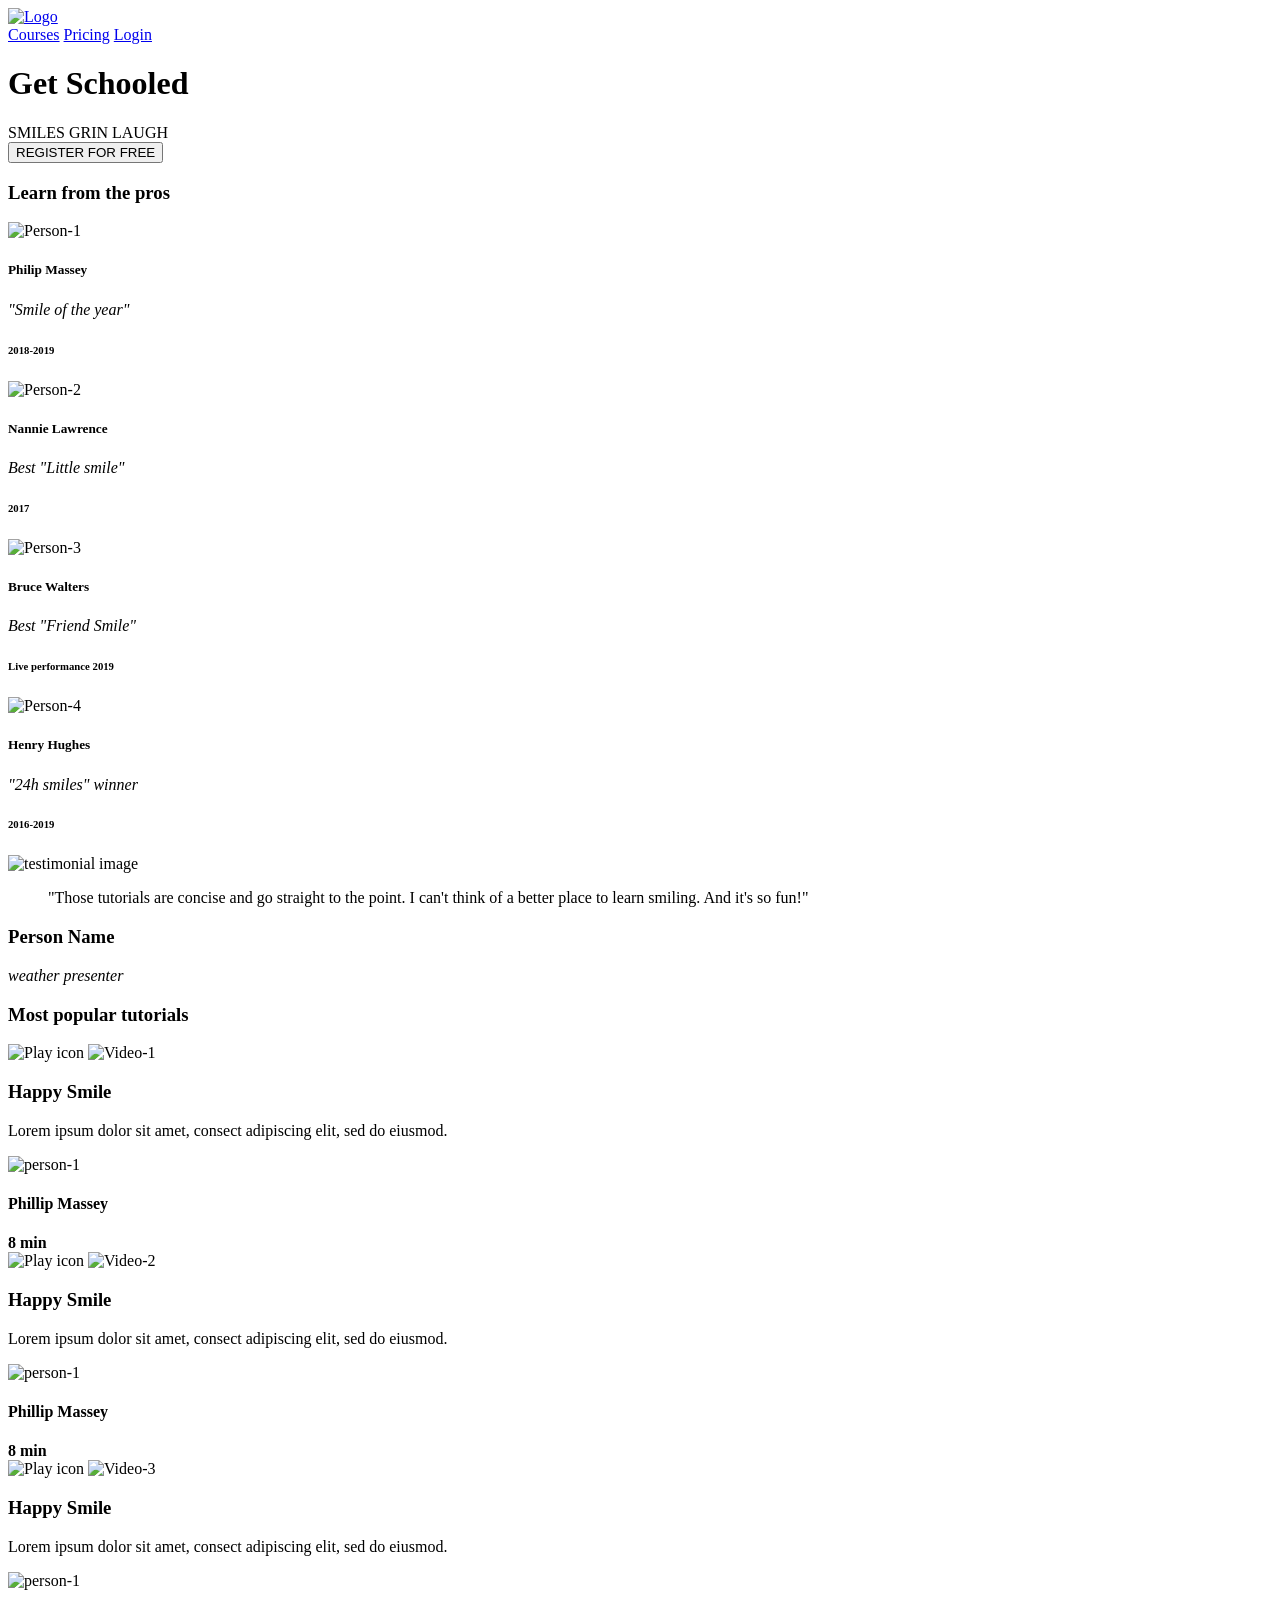
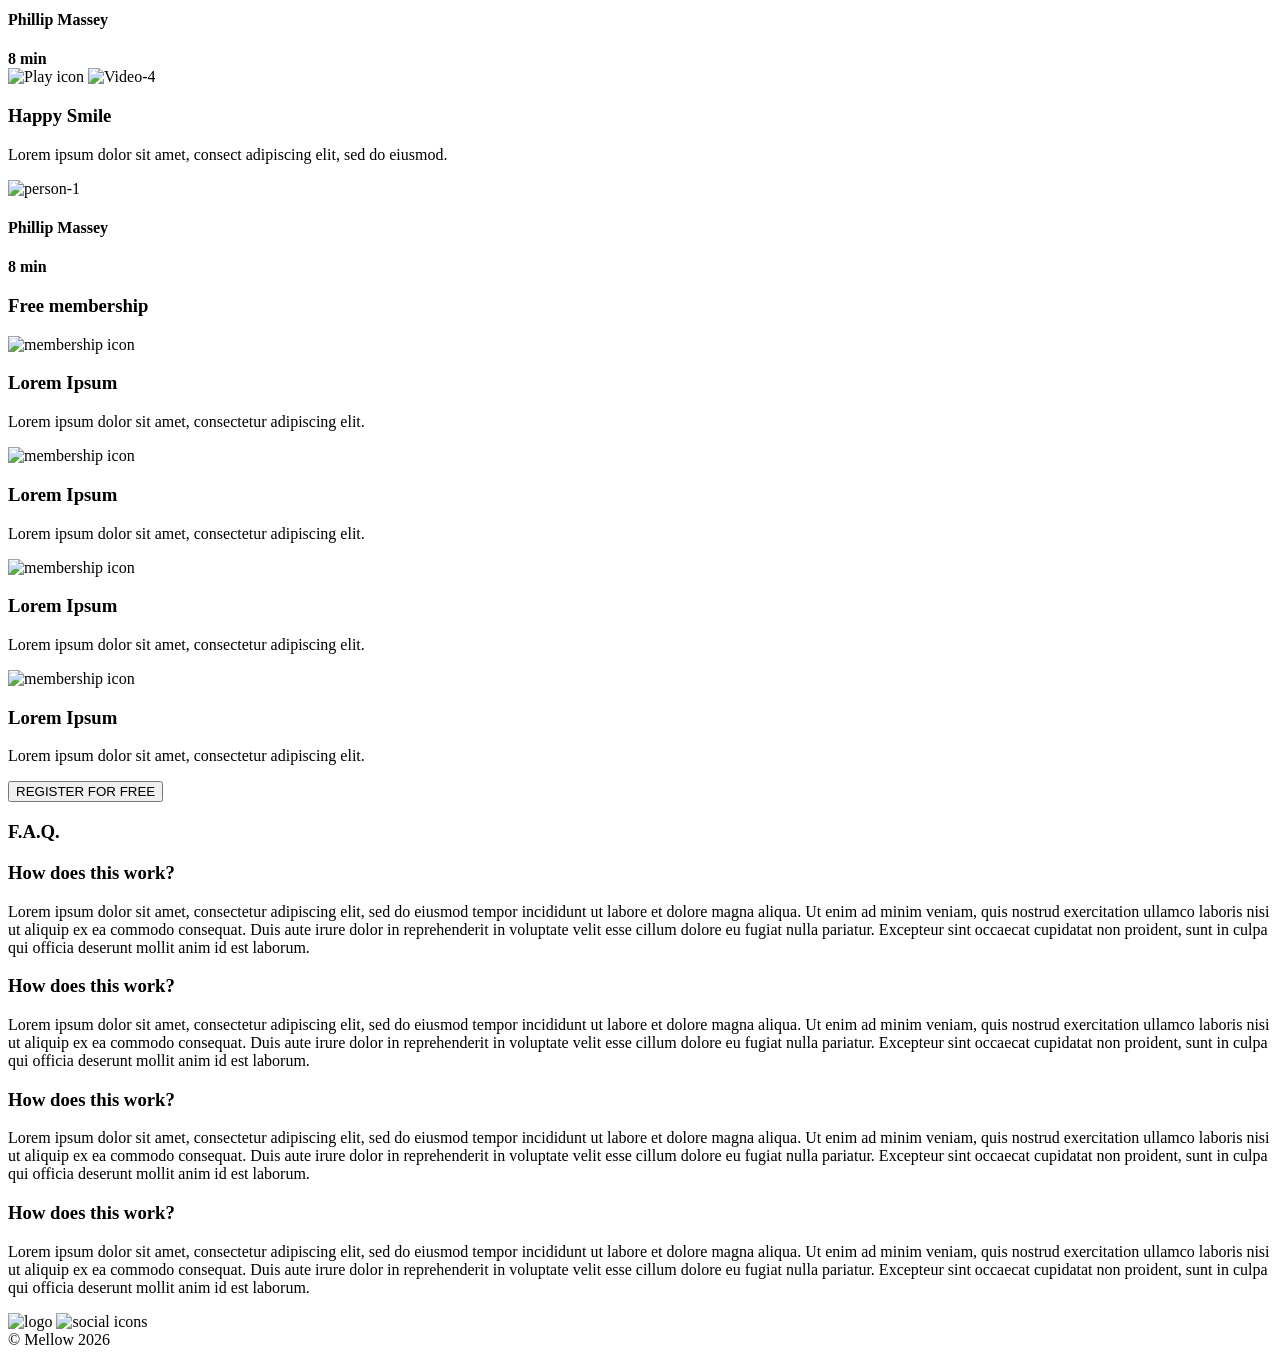
==== css_advanced/index.html @ 8f6126c9 "starting the css Advanced assignemnt Project" ====
<!DOCTYPE html>
<html lang="en">

<head>
    <meta charset="UTF-8">
    <meta name="viewport" content="width=device-width, initial-scale=1.0">
    <title>SmileSchool</title>
</head>

<body>
    <header>
        <div id="logo-container">
            <a href="#"><img src="https://html-homework-assets.vercel.app/logo.svg" alt="Logo"></a>
        </div>

        <nav>
            <a href="#">Courses</a>
            <a href="#">Pricing</a>
            <a href="#">Login</a>
        </nav>
    </header>

    <main>
        <h1>Get Schooled</h1>

        <div id="hero-text">
            <span>SMILES</span>
            <span>GRIN</span>
            <span>LAUGH</span>
        </div>

        <button>REGISTER FOR FREE</button>

        <div id="lower-part">
            <h3><span>Learn</span> from the pros</h3>

            <div id="people">

                <div class="person">
                    <img src="https://html-homework-assets.vercel.app/philip.jpg" alt="Person-1" />
                    <h5>Philip Massey</h5>
                    <i>"Smile of the year"</i>
                    <h6>2018-2019</h6>
                </div>

                <div class="person">
                    <img src="https://html-homework-assets.vercel.app/nannie.jpg" alt="Person-2" />
                    <h5>Nannie Lawrence</h5>
                    <i>Best "Little smile"</i>
                    <h6>2017</h6>
                </div>

                <div class="person">
                    <img src="https://html-homework-assets.vercel.app/bruce.jpg" alt="Person-3" />
                    <h5>Bruce Walters</h5>
                    <i>Best "Friend Smile"</i>
                    <h6>Live performance 2019</h6>
                </div>

                <div class="person">
                    <img src="https://html-homework-assets.vercel.app/henry.jpg" alt="Person-4" />
                    <h5>Henry Hughes</h5>
                    <i>"24h smiles" winner</i>
                    <h6>2016-2019</h6>
                </div>

            </div>
        </div>
    </main>

    <section id="testimonial">
        <img src="https://html-homework-assets.vercel.app/testimonial.jpg" alt="testimonial image">
        <div id="quote">
            <blockquote>
                "Those tutorials are concise and go straight to the point. I can't think of a better place to learn
                smiling. And it's so fun!"
            </blockquote>

            <div id="author">
                <h3>Person Name</h3>
                <i>weather presenter</i>
            </div>
        </div>
    </section>

    <section id="video-section">
        <h3 class="title">Most <span>popular</span> tutorials</h3>

        <div id="videos">
            <div class="single-video">
                <div class="preview">
                    <img src="https://html-homework-assets.vercel.app/play.svg" class="play-icon" alt="Play icon">
                    <img src="https://html-homework-assets.vercel.app/video-1.jpg" alt="Video-1">
                </div>
                <div class="contents">
                    <h3>Happy Smile</h3>
                    <p>Lorem ipsum dolor sit amet, consect adipiscing elit, sed do eiusmod.</p>

                    <div class="author">
                        <img src="https://html-homework-assets.vercel.app/bruce.jpg" alt="person-1">
                        <h4>Phillip Massey</h4>
                    </div>

                    <div class="ratings">
                        <span class="stars"></span>
                        <b>8 min</b>
                    </div>
                </div>
            </div>

            <div class="single-video">
                <div class="preview">
                    <img src="https://html-homework-assets.vercel.app/play.svg" class="play-icon" alt="Play icon">
                    <img src="https://html-homework-assets.vercel.app/video-2.jpg" alt="Video-2">
                </div>
                <div class="contents">
                    <h3>Happy Smile</h3>
                    <p>Lorem ipsum dolor sit amet, consect adipiscing elit, sed do eiusmod.</p>

                    <div class="author">
                        <img src="https://html-homework-assets.vercel.app/bruce.jpg" alt="person-1">
                        <h4>Phillip Massey</h4>
                    </div>

                    <div class="ratings">
                        <span class="stars"></span>
                        <b>8 min</b>
                    </div>
                </div>
            </div>

            <div class="single-video">
                <div class="preview">
                    <img src="https://html-homework-assets.vercel.app/play.svg" class="play-icon" alt="Play icon">
                    <img src="https://html-homework-assets.vercel.app/video-3.jpg" alt="Video-3">
                </div>
                <div class="contents">
                    <h3>Happy Smile</h3>
                    <p>Lorem ipsum dolor sit amet, consect adipiscing elit, sed do eiusmod.</p>

                    <div class="author">
                        <img src="https://html-homework-assets.vercel.app/bruce.jpg" alt="person-1">
                        <h4>Phillip Massey</h4>
                    </div>

                    <div class="ratings">
                        <span class="stars"></span>
                        <b>8 min</b>
                    </div>
                </div>
            </div>

            <div class="single-video">
                <div class="preview">
                    <img src="https://html-homework-assets.vercel.app/play.svg" class="play-icon" alt="Play icon">
                    <img src="https://html-homework-assets.vercel.app/video-4.jpg" alt="Video-4">
                </div>
                <div class="contents">
                    <h3>Happy Smile</h3>
                    <p>Lorem ipsum dolor sit amet, consect adipiscing elit, sed do eiusmod.</p>

                    <div class="author">
                        <img src="https://html-homework-assets.vercel.app/bruce.jpg" alt="person-1">
                        <h4>Phillip Massey</h4>
                    </div>

                    <div class="ratings">
                        <span class="stars"></span>
                        <b>8 min</b>
                    </div>
                </div>
            </div>

        </div>
    </section>

    <section id="membership-section">
        <h3 class="title"><span>Free</span> membership</h3>

        <div id="memberships">
            <div class="membership-card">
                <img src="https://html-homework-assets.vercel.app/smile.png" alt="membership icon">
                <h3>Lorem Ipsum</h3>
                <p>Lorem ipsum dolor sit amet, consectetur adipiscing elit.</p>
            </div>
            <div class="membership-card">
                <img src="https://html-homework-assets.vercel.app/smile.png" alt="membership icon">
                <h3>Lorem Ipsum</h3>
                <p>Lorem ipsum dolor sit amet, consectetur adipiscing elit.</p>
            </div>
            <div class="membership-card">
                <img src="https://html-homework-assets.vercel.app/smile.png" alt="membership icon">
                <h3>Lorem Ipsum</h3>
                <p>Lorem ipsum dolor sit amet, consectetur adipiscing elit.</p>
            </div>
            <div class="membership-card">
                <img src="https://html-homework-assets.vercel.app/smile.png" alt="membership icon">
                <h3>Lorem Ipsum</h3>
                <p>Lorem ipsum dolor sit amet, consectetur adipiscing elit.</p>
            </div>
        </div>

        <button>REGISTER FOR FREE</button>
    </section>

    <section id="faq-section">
        <h3 class="title">F.A.Q.</h3>

        <div id="faqs">
            <div class="faq-grid">
                <article class="single-faq">
                    <h3>How does this work?</h3>
                    <p>Lorem ipsum dolor sit amet, consectetur adipiscing elit, sed do eiusmod tempor incididunt ut
                        labore
                        et dolore magna aliqua. Ut enim ad minim veniam, quis nostrud exercitation ullamco laboris nisi
                        ut
                        aliquip ex ea commodo consequat. Duis aute irure dolor in reprehenderit in voluptate velit esse
                        cillum dolore eu fugiat nulla pariatur. Excepteur sint occaecat cupidatat non proident, sunt in
                        culpa qui officia deserunt mollit anim id est laborum.</p>
                </article>
                <article class="single-faq">
                    <h3>How does this work?</h3>
                    <p>Lorem ipsum dolor sit amet, consectetur adipiscing elit, sed do eiusmod tempor incididunt ut
                        labore
                        et dolore magna aliqua. Ut enim ad minim veniam, quis nostrud exercitation ullamco laboris nisi
                        ut
                        aliquip ex ea commodo consequat. Duis aute irure dolor in reprehenderit in voluptate velit esse
                        cillum dolore eu fugiat nulla pariatur. Excepteur sint occaecat cupidatat non proident, sunt in
                        culpa qui officia deserunt mollit anim id est laborum.</p>
                </article>
            </div>
            <div class="faq-grid">
                <article class="single-faq">
                    <h3>How does this work?</h3>
                    <p>Lorem ipsum dolor sit amet, consectetur adipiscing elit, sed do eiusmod tempor incididunt ut
                        labore
                        et dolore magna aliqua. Ut enim ad minim veniam, quis nostrud exercitation ullamco laboris nisi
                        ut
                        aliquip ex ea commodo consequat. Duis aute irure dolor in reprehenderit in voluptate velit esse
                        cillum dolore eu fugiat nulla pariatur. Excepteur sint occaecat cupidatat non proident, sunt in
                        culpa qui officia deserunt mollit anim id est laborum.</p>
                </article>
                <article class="single-faq">
                    <h3>How does this work?</h3>
                    <p>Lorem ipsum dolor sit amet, consectetur adipiscing elit, sed do eiusmod tempor incididunt ut
                        labore
                        et dolore magna aliqua. Ut enim ad minim veniam, quis nostrud exercitation ullamco laboris nisi
                        ut
                        aliquip ex ea commodo consequat. Duis aute irure dolor in reprehenderit in voluptate velit esse
                        cillum dolore eu fugiat nulla pariatur. Excepteur sint occaecat cupidatat non proident, sunt in
                        culpa qui officia deserunt mollit anim id est laborum.</p>
                </article>
            </div>
        </div>
    </section>

    <footer>
        <div>
            <img src="https://html-homework-assets.vercel.app/logo.svg" alt="logo">
            <img src="https://html-homework-assets.vercel.app/social_icons.svg" alt="social icons">
        </div>
        <span>&copy; Mellow 2026</span>
    </footer>
</body>

</html>
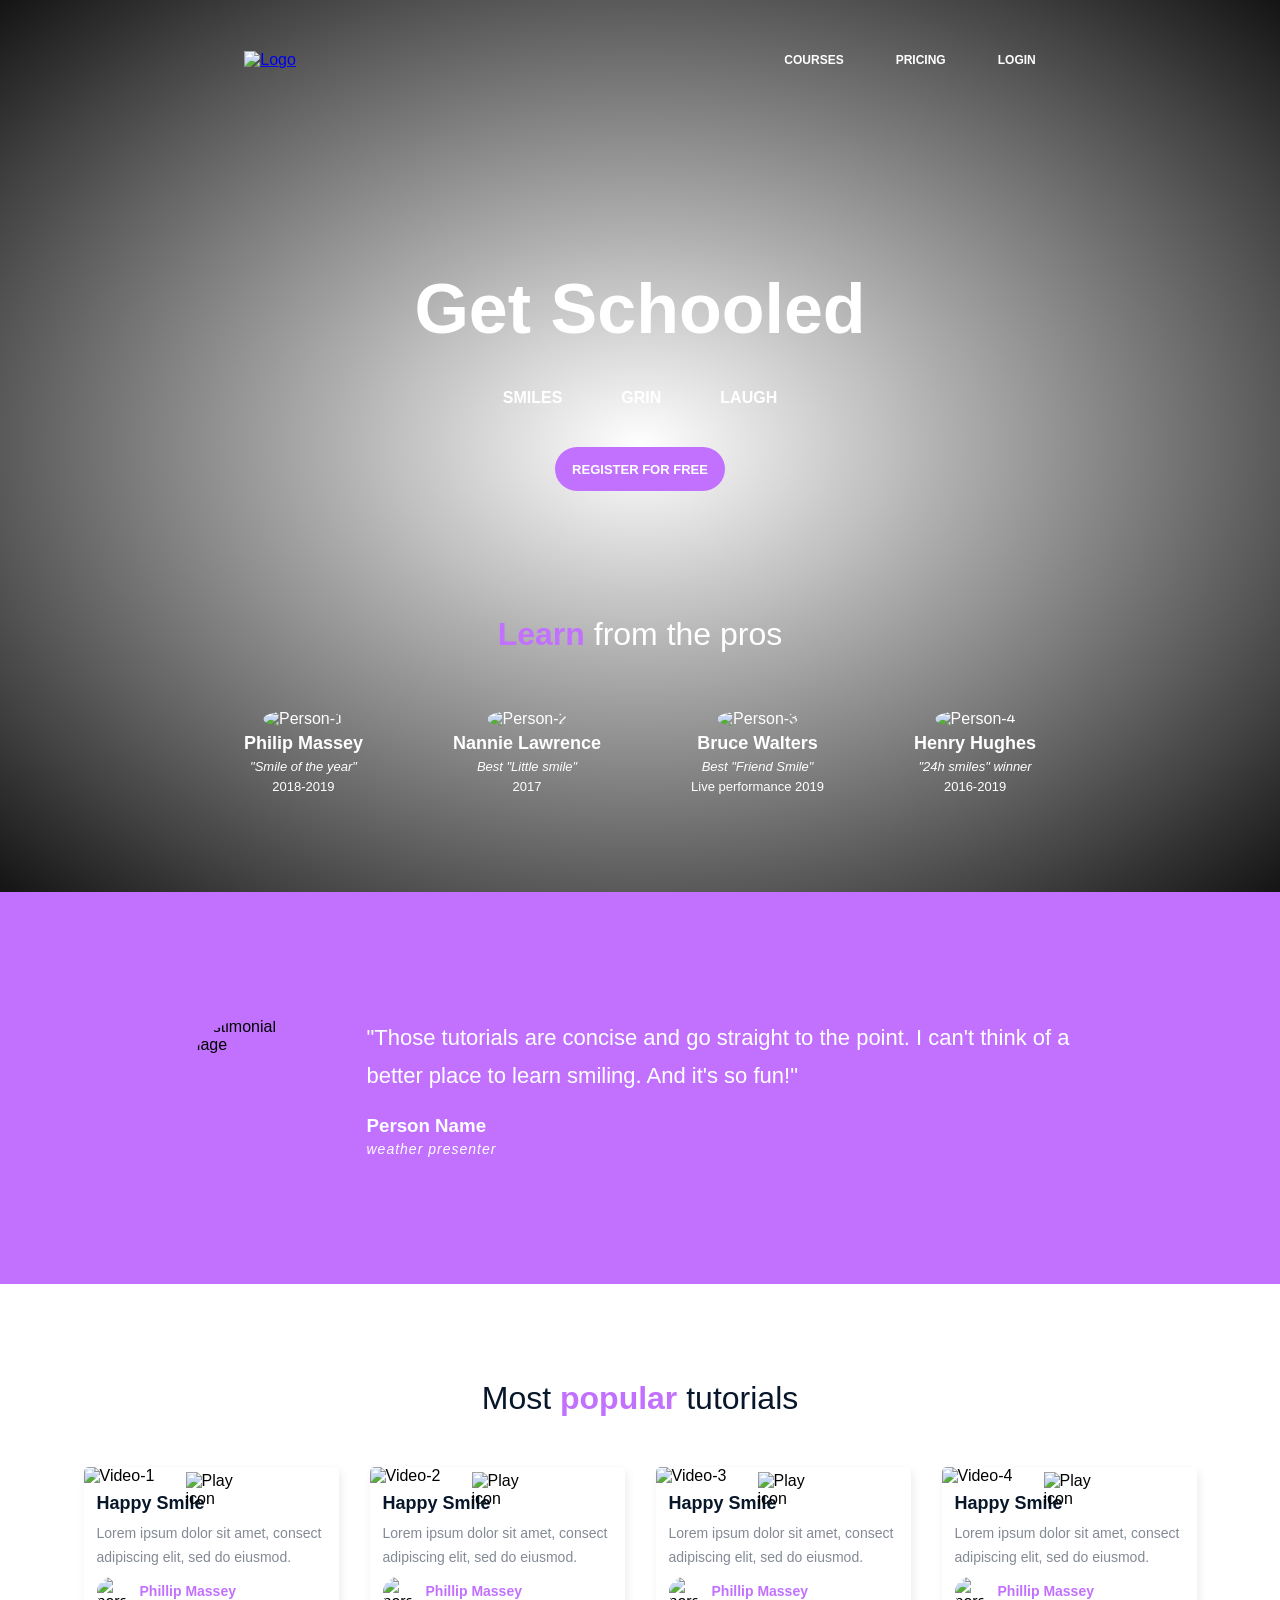
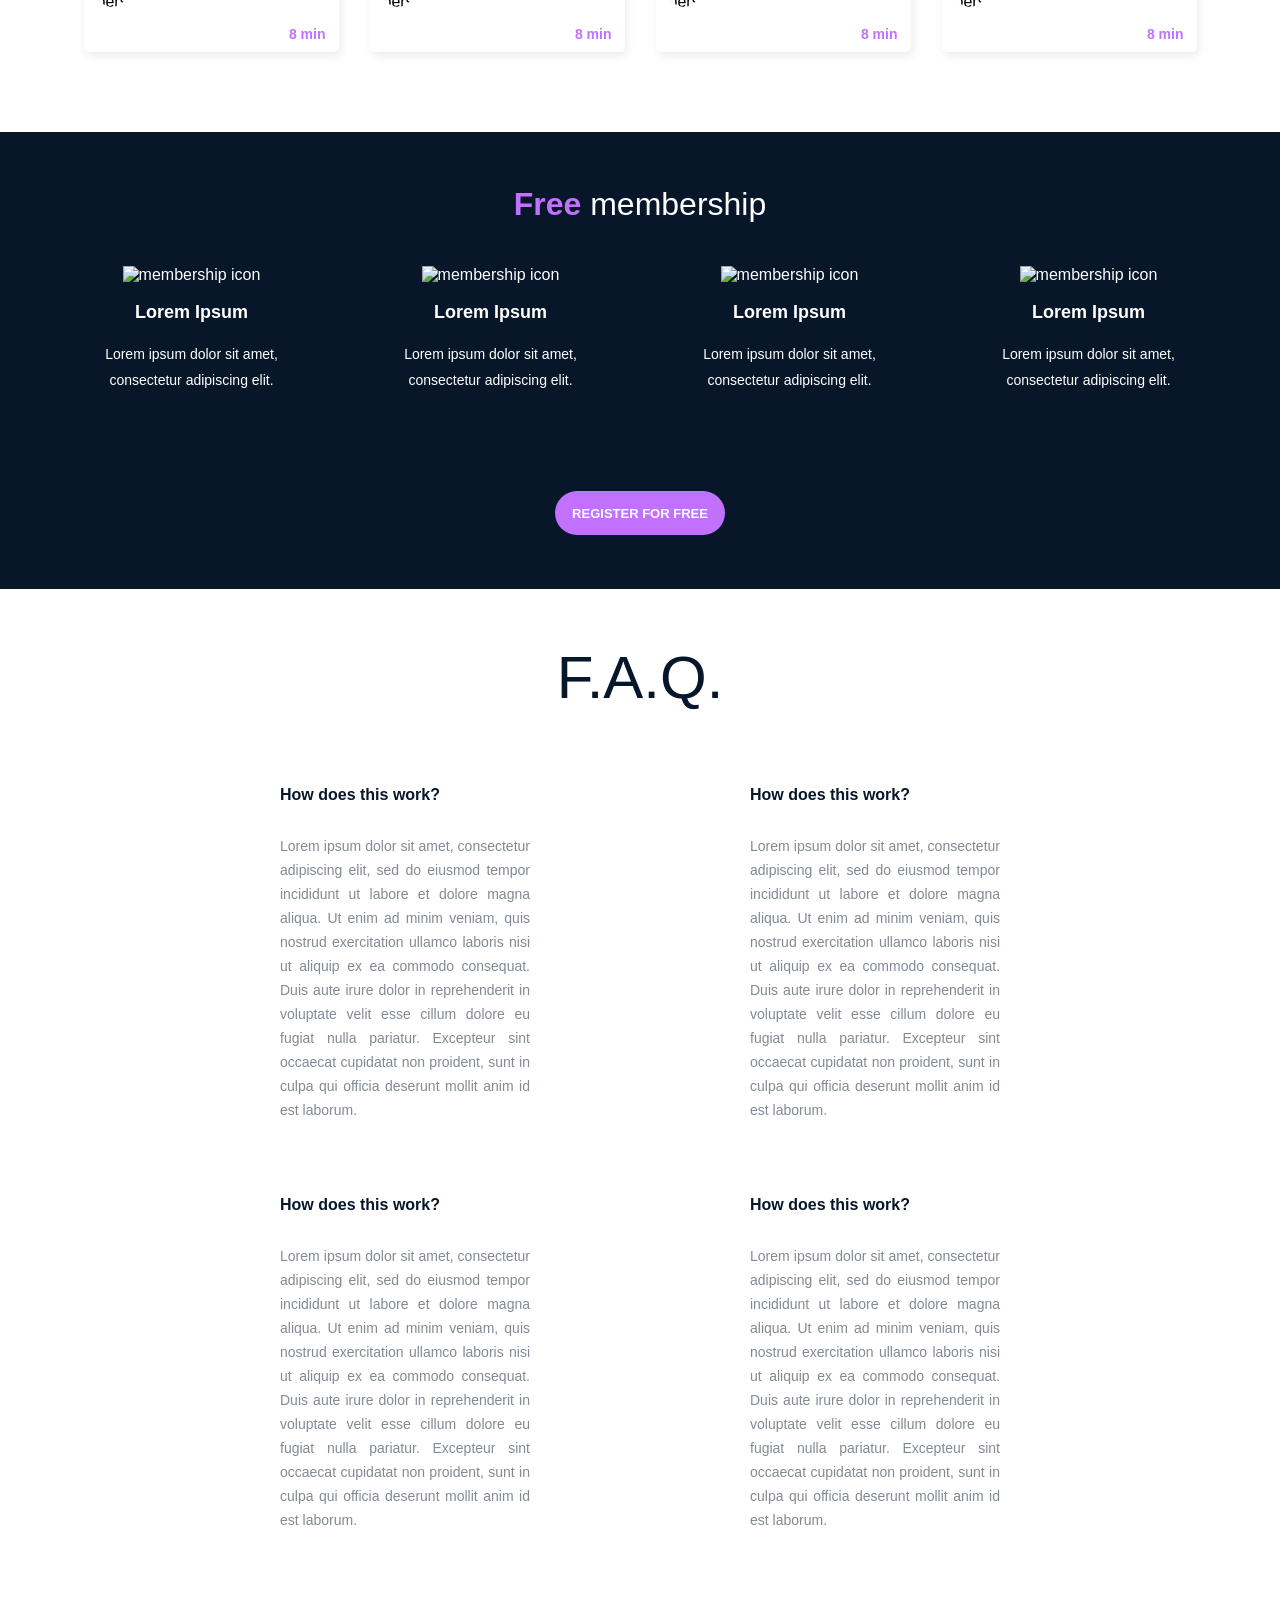
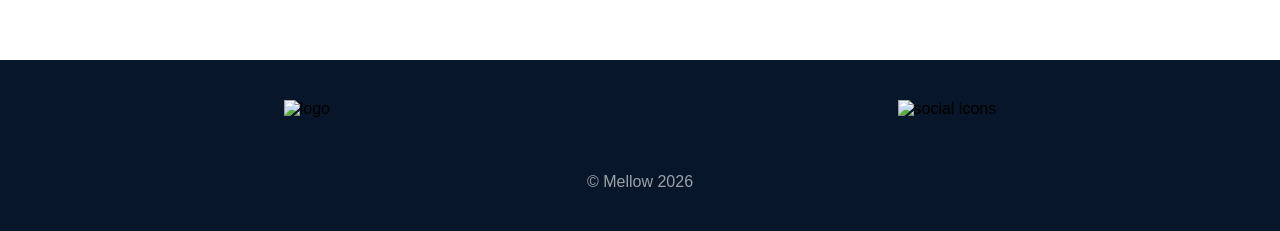
==== commit 6114cc8c: "Add favicon link to index.html" ====
--- a/css_advanced/index.html
+++ b/css_advanced/index.html
@@ -5,6 +5,8 @@
     <meta charset="UTF-8">
     <meta name="viewport" content="width=device-width, initial-scale=1.0">
     <title>SmileSchool</title>
+    <link rel="stylesheet" href="styles.css">
+    <link rel="icon" href="https://html-homework-assets.vercel.app/smile-white.png">
 </head>
 
 <body>
@@ -263,4 +265,4 @@
     </footer>
 </body>
 
-</html>+</html>
--- a/css_advanced/styles.css
+++ b/css_advanced/styles.css
@@ -0,0 +1,735 @@
+* {
+  padding: 0;
+  margin: 0;
+  box-sizing: border-box;
+}
+body {
+  font-family: sans-serif;
+}
+
+header {
+  display: flex;
+  align-items: center;
+  justify-content: space-around;
+  width: 100%;
+  height: 50px;
+  position: absolute;
+  top: 35px;
+  z-index: 9999;
+}
+
+header #logo-container {
+  display: flex;
+  align-items: center;
+  gap: 20px;
+}
+
+header nav {
+  display: flex;
+  flex-direction: row;
+  align-items: center;
+  gap: 52px;
+}
+
+header nav a {
+  color: #fff;
+  font-size: 12px;
+  font-weight: 700;
+  text-decoration: none;
+  text-transform: uppercase;
+  position: relative;
+}
+
+header nav a::before {
+  content: "";
+  position: absolute;
+  bottom: -3px;
+  left: 0;
+  width: 0%;
+  height: 3px;
+  background-color: #c271ff;
+  transition: width 0.4s ease;
+}
+
+header nav a:hover::before {
+  width: 100%;
+}
+
+main {
+  padding-top: 269px;
+  position: relative;
+  color: #ffff;
+  display: flex;
+  flex-direction: column;
+  align-items: center;
+  justify-content: center;
+  gap: 40px;
+  padding-bottom: 98px;
+  overflow: hidden;
+}
+
+main::before {
+  content: "";
+  position: absolute;
+  top: 0;
+  left: 0;
+  width: 100%;
+  height: 100%;
+  background:
+    radial-gradient(rgba(41, 48, 61, 0), rgba(7, 22, 41, 1)),
+    url("https://html-homework-assets.vercel.app/bg.jpg");
+  background-size: cover;
+  background-repeat: no-repeat;
+  filter: grayscale(100%);
+  z-index: -1;
+}
+
+main h1 {
+  font-size: 70px;
+}
+main #hero-text {
+  display: flex;
+  align-items: center;
+  gap: 59px;
+}
+
+#hero-text span {
+  font-size: 16px;
+  font-weight: 700;
+  cursor: default;
+}
+
+button {
+  width: 170px;
+  height: 44px;
+  border-radius: 22px;
+  background: #c271ff;
+  color: white;
+  border: none;
+  text-align: center;
+  font-size: 13px;
+  font-weight: 600;
+  transition: 0.1s;
+  cursor: pointer;
+}
+
+button:hover {
+  opacity: 0.9;
+}
+
+button:active {
+  transform: scale(1.02);
+}
+main #lower-part {
+  display: flex;
+  align-items: center;
+  justify-content: center;
+  flex-direction: column;
+  margin-top: 85px;
+  gap: 57px;
+}
+
+#lower-part h3 {
+  text-align: center;
+  font-size: 32px;
+  font-weight: 200;
+}
+#lower-part h3 span {
+  color: #c271ff;
+  font-weight: 700;
+}
+main #people {
+  display: flex;
+  align-items: center;
+  gap: 90px;
+}
+#people .person {
+  display: flex;
+  flex-direction: column;
+  align-items: center;
+  justify-content: center;
+  gap: 5px;
+}
+
+#people .person img {
+  border-radius: 100%;
+}
+
+#people .person h5 {
+  color: #fff;
+  text-align: center;
+  font-size: 18px;
+  font-weight: 900;
+}
+
+#people .person i,
+#people .person h6 {
+  color: #fff;
+  text-align: center;
+  font-size: 13px;
+  font-weight: 400;
+}
+
+#testimonial {
+  background: #c271ff;
+  display: flex;
+  flex-direction: row;
+  align-items: center;
+  justify-content: center;
+  width: 100%;
+  height: 392px;
+  gap: 43px;
+}
+
+#testimonial img {
+  width: 140px;
+  height: 140px;
+  border-radius: 50%;
+  object-fit: cover;
+}
+
+#testimonial #quote {
+  display: flex;
+  flex-direction: column;
+  gap: 20px;
+}
+
+#testimonial blockquote {
+  color: #fff;
+  font-size: 22px;
+  font-weight: 400;
+  width: 730px;
+  line-height: 38px;
+}
+
+#testimonial #author {
+  color: white;
+  display: flex;
+  flex-direction: column;
+  gap: 4px;
+}
+#testimonial #author i {
+  font-weight: 100;
+  font-size: 14px;
+  letter-spacing: 1px;
+}
+
+#video-section {
+  display: flex;
+  flex-direction: column;
+  align-items: center;
+  justify-content: center;
+  padding-top: 96px;
+  gap: 50px;
+  padding-bottom: 80px;
+}
+.title {
+  color: #071629;
+  text-align: center;
+  font-size: 32px;
+  font-weight: 300;
+}
+.title span {
+  color: #c271ff;
+  font-weight: 700;
+}
+
+#video-section #videos {
+  display: flex;
+  align-items: center;
+  gap: 31px;
+}
+#videos .single-video {
+  width: 255px;
+  /* height: 335px; */
+  background: white;
+  box-shadow: 2px 4px 10px rgba(0, 0, 0, 0.08);
+  border-radius: 5px;
+  overflow: hidden;
+  display: flex;
+  flex-direction: column;
+  gap: 7.6px;
+  padding-bottom: 10px;
+  transition: 0.3s;
+}
+#videos .single-video:hover {
+  transform: scale(1.03);
+  cursor: pointer;
+}
+.single-video .preview {
+  position: relative;
+}
+.single-video .preview .play-icon {
+  position: absolute;
+  top: 30%;
+  left: 40%;
+  width: 64px;
+  height: 64px;
+  object-fit: cover;
+}
+
+.single-video img {
+  width: 100%;
+  height: 184px;
+  object-fit: cover;
+}
+
+.single-video .contents {
+  display: flex;
+  flex-direction: column;
+  gap: 7.6px;
+  padding: 0 13px;
+}
+
+.single-video h3 {
+  color: #071629;
+  font-size: 18px;
+  font-weight: 700;
+}
+
+.single-video p {
+  color: rgba(7, 22, 41, 0.5);
+  font-size: 14px;
+  font-weight: 400;
+  line-height: 24px;
+}
+
+.single-video .author {
+  display: flex;
+  align-items: center;
+  gap: 13px;
+}
+
+.single-video .author img {
+  width: 30px;
+  height: 30px;
+  object-fit: cover;
+  border-radius: 50%;
+  position: relative;
+}
+
+.single-video .author h4 {
+  color: #c271ff;
+  font-size: 14px;
+  font-weight: 600;
+  line-height: 27px;
+}
+
+.single-video .ratings {
+  display: flex;
+  align-items: center;
+  justify-content: space-between;
+  padding-top: 12px;
+}
+
+.single-video .ratings .stars {
+  background: url("/https://raw.githubusercontent.com/ndizeyedavid/html-homework-assets/main/rating.svg");
+  width: 107px;
+  height: 15px;
+}
+
+.single-video .ratings b {
+  color: #c271ff;
+  text-align: right;
+  font-size: 14px;
+  font-weight: 600;
+}
+
+#membership-section {
+  background: #071629;
+  display: flex;
+  flex-direction: column;
+  align-items: center;
+  justify-content: center;
+  width: 100%;
+  /* height: 392px; */
+  padding: 54px 0;
+  gap: 43px;
+}
+
+#membership-section .title {
+  color: #ffff;
+}
+
+#membership-section #memberships {
+  display: flex;
+  align-items: center;
+  gap: 67px;
+}
+#membership-section .membership-card {
+  color: white;
+  display: flex;
+  flex-direction: column;
+  align-items: center;
+  justify-content: center;
+  gap: 18px;
+}
+.membership-card h3 {
+  text-align: center;
+  font-size: 18px;
+  font-weight: 600;
+}
+
+.membership-card p {
+  text-align: center;
+  font-size: 14px;
+  font-weight: 300;
+  line-height: 26px;
+  width: 232px;
+}
+#membership-section button {
+  margin-top: 55px;
+}
+
+#faq-section {
+  padding: 54px 0;
+}
+#faq-section .title {
+  text-align: center;
+  font-size: 60px;
+  font-weight: 300;
+}
+
+#faqs {
+  display: flex;
+  align-items: center;
+  align-items: center;
+  justify-content: center;
+  flex-direction: column;
+  gap: 74px;
+  padding: 74px 280px;
+}
+
+#faqs .faq-grid {
+  display: flex;
+  gap: 220px;
+}
+
+.faq-grid .single-faq {
+  display: flex;
+  flex-direction: column;
+  gap: 30px;
+}
+
+.single-faq h3 {
+  color: #071629;
+  font-size: 16px;
+  font-weight: 700;
+}
+
+.single-faq p {
+  color: rgba(7, 22, 41, 0.5);
+  font-size: 14px;
+  font-weight: 400;
+  line-height: 24px;
+  text-align: justify;
+}
+
+footer {
+  display: flex;
+  flex-direction: column;
+  gap: 55px;
+  background: #071629;
+  align-items: center;
+  justify-content: center;
+  padding: 40px 0;
+}
+
+footer div {
+  width: 100%;
+  display: flex;
+  align-items: center;
+  justify-content: space-around;
+}
+
+footer span {
+  color: rgba(255, 255, 255, 0.6);
+}
+
+@media (max-width: 1024px) {
+  header {
+    justify-content: space-between;
+    padding: 0 30px;
+    z-index: 9999;
+  }
+
+  main #people {
+    gap: 50px;
+    flex-wrap: wrap;
+    justify-content: center;
+  }
+
+  #testimonial blockquote {
+    width: auto;
+    max-width: 500px;
+  }
+
+  #video-section #videos {
+    flex-wrap: wrap;
+    justify-content: center;
+    gap: 40px;
+  }
+
+  #membership-section #memberships {
+    flex-wrap: wrap;
+    justify-content: center;
+    gap: 50px;
+  }
+
+  #faqs {
+    padding: 74px 60px;
+  }
+
+  #faqs .faq-grid {
+    gap: 100px;
+  }
+}
+
+@media (max-width: 768px) {
+  header {
+    padding: 0 20px;
+  }
+
+  header nav {
+    gap: 28px;
+  }
+
+  main {
+    padding-top: 180px;
+    padding-bottom: 70px;
+    gap: 30px;
+  }
+
+  main h1 {
+    font-size: 50px;
+  }
+
+  main #hero-text {
+    gap: 35px;
+  }
+
+  main #lower-part {
+    margin-top: 50px;
+    gap: 40px;
+  }
+
+  #lower-part h3 {
+    font-size: 26px;
+  }
+
+  main #people {
+    gap: 40px;
+  }
+
+  #testimonial {
+    height: auto;
+    padding: 60px 30px;
+    flex-direction: column;
+    gap: 25px;
+  }
+
+  #testimonial blockquote {
+    font-size: 18px;
+    line-height: 30px;
+    max-width: 100%;
+    text-align: center;
+  }
+
+  #testimonial #author {
+    align-items: center;
+  }
+
+  .title {
+    font-size: 26px;
+  }
+
+  #video-section {
+    padding-top: 70px;
+    padding-bottom: 60px;
+  }
+
+  #videos .single-video {
+    width: 280px;
+  }
+
+  #membership-section {
+    padding: 50px 0;
+  }
+
+  .membership-card p {
+    width: 240px;
+  }
+
+  #faq-section .title {
+    font-size: 42px;
+  }
+
+  #faqs {
+    padding: 50px 40px;
+    gap: 50px;
+  }
+
+  #faqs .faq-grid {
+    gap: 50px;
+    flex-direction: column;
+  }
+
+  footer {
+    gap: 35px;
+    padding: 30px 0;
+  }
+
+  footer div {
+    padding: 0 20px;
+    justify-content: space-between;
+  }
+}
+
+@media (max-width: 480px) {
+  header {
+    top: 20px;
+    padding: 0 15px;
+    flex-direction: column;
+    gap: 15px;
+    height: auto;
+  }
+
+  header nav {
+    gap: 18px;
+  }
+
+  header nav a {
+    font-size: 11px;
+  }
+
+  main {
+    padding-top: 140px;
+    padding-bottom: 50px;
+    gap: 22px;
+  }
+
+  main h1 {
+    font-size: 38px;
+    text-align: center;
+  }
+
+  main #hero-text {
+    gap: 20px;
+  }
+
+  #hero-text span {
+    font-size: 14px;
+  }
+
+  main #lower-part {
+    margin-top: 30px;
+    gap: 30px;
+  }
+
+  #lower-part h3 {
+    font-size: 22px;
+    padding: 0 10px;
+  }
+
+  main #people {
+    gap: 30px;
+  }
+
+  #people .person img {
+    width: 110px;
+    height: 110px;
+    object-fit: cover;
+  }
+
+  #testimonial {
+    padding: 40px 20px;
+    gap: 20px;
+  }
+
+  #testimonial img {
+    width: 110px;
+    height: 110px;
+  }
+
+  #testimonial blockquote {
+    font-size: 16px;
+    line-height: 26px;
+  }
+
+  #testimonial #author h3 {
+    font-size: 18px;
+  }
+
+  #testimonial #author i {
+    font-size: 13px;
+  }
+
+  .title {
+    font-size: 22px;
+    padding: 0 15px;
+  }
+
+  #video-section {
+    padding-top: 50px;
+    padding-bottom: 50px;
+    gap: 35px;
+  }
+
+  #videos .single-video {
+    width: 100%;
+    max-width: 320px;
+  }
+
+  #video-section #videos {
+    gap: 30px;
+  }
+
+  #membership-section {
+    padding: 40px 0;
+    gap: 35px;
+  }
+
+  #membership-section #memberships {
+    gap: 40px;
+  }
+
+  .membership-card p {
+    width: 260px;
+  }
+
+  #membership-section button {
+    margin-top: 20px;
+  }
+
+  #faq-section .title {
+    font-size: 30px;
+  }
+
+  #faqs {
+    padding: 40px 20px;
+    gap: 40px;
+  }
+
+  .single-faq h3 {
+    font-size: 15px;
+  }
+
+  .single-faq p {
+    font-size: 13px;
+    line-height: 22px;
+  }
+
+  footer div {
+    flex-direction: column;
+    gap: 25px;
+  }
+
+  footer {
+    gap: 30px;
+    padding: 35px 0;
+  }
+
+  footer span {
+    font-size: 12px;
+  }
+}
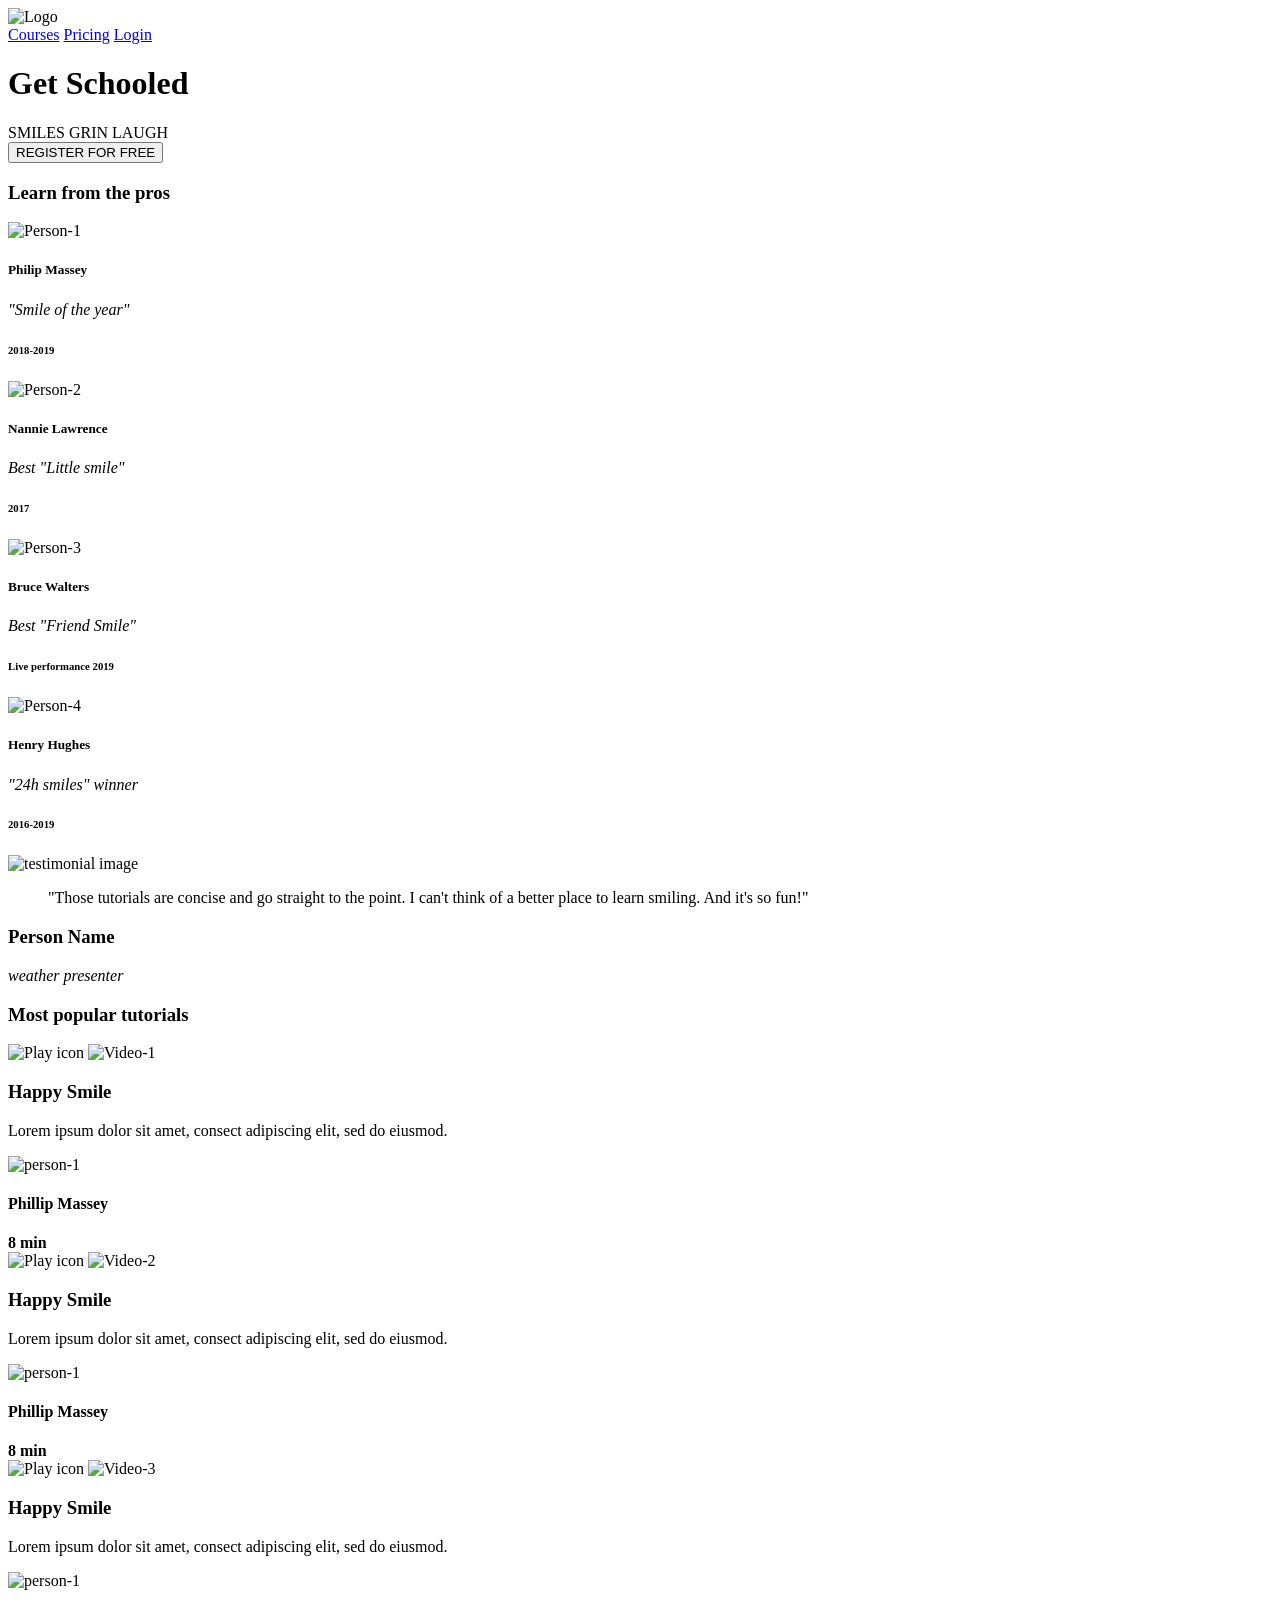
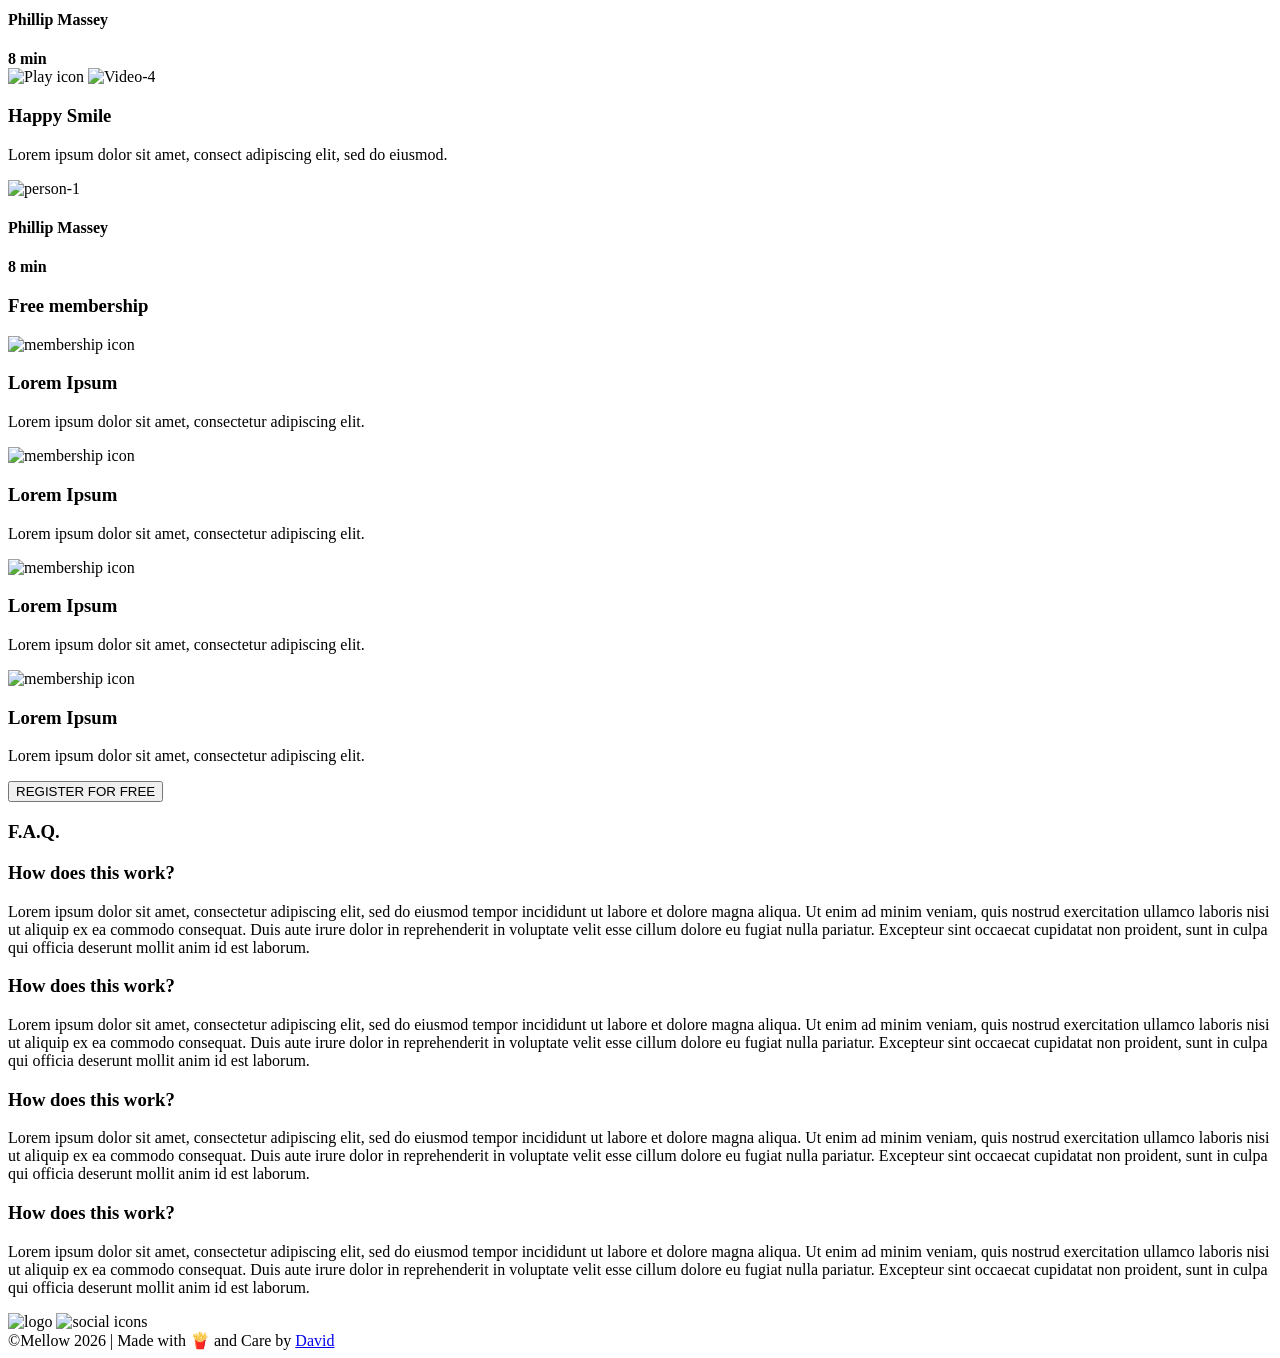
==== commit d741199a: "Modify title and footer in index.html" ====
--- a/css_advanced/index.html
+++ b/css_advanced/index.html
@@ -3,16 +3,17 @@
 
 <head>
     <meta charset="UTF-8">
+    <link rel="stylesheet" href="./style.css">
     <meta name="viewport" content="width=device-width, initial-scale=1.0">
-    <title>SmileSchool</title>
-    <link rel="stylesheet" href="styles.css">
+    <title>Smile School</title>
+    <link rel="stylesheet" href="style.css">
     <link rel="icon" href="https://html-homework-assets.vercel.app/smile-white.png">
 </head>
 
 <body>
     <header>
         <div id="logo-container">
-            <a href="#"><img src="https://html-homework-assets.vercel.app/logo.svg" alt="Logo"></a>
+            <img src="https://html-homework-assets.vercel.app/logo.svg" alt="Logo">
         </div>
 
         <nav>
@@ -261,7 +262,8 @@
             <img src="https://html-homework-assets.vercel.app/logo.svg" alt="logo">
             <img src="https://html-homework-assets.vercel.app/social_icons.svg" alt="social icons">
         </div>
-        <span>&copy; Mellow 2026</span>
+        <span>&copy;Mellow 2026 | Made with <span class="fries">🍟</span> and Care by <a
+                href="https://github.com/ndizeyedavid" target="_blank">David</a> </span>
     </footer>
 </body>
 
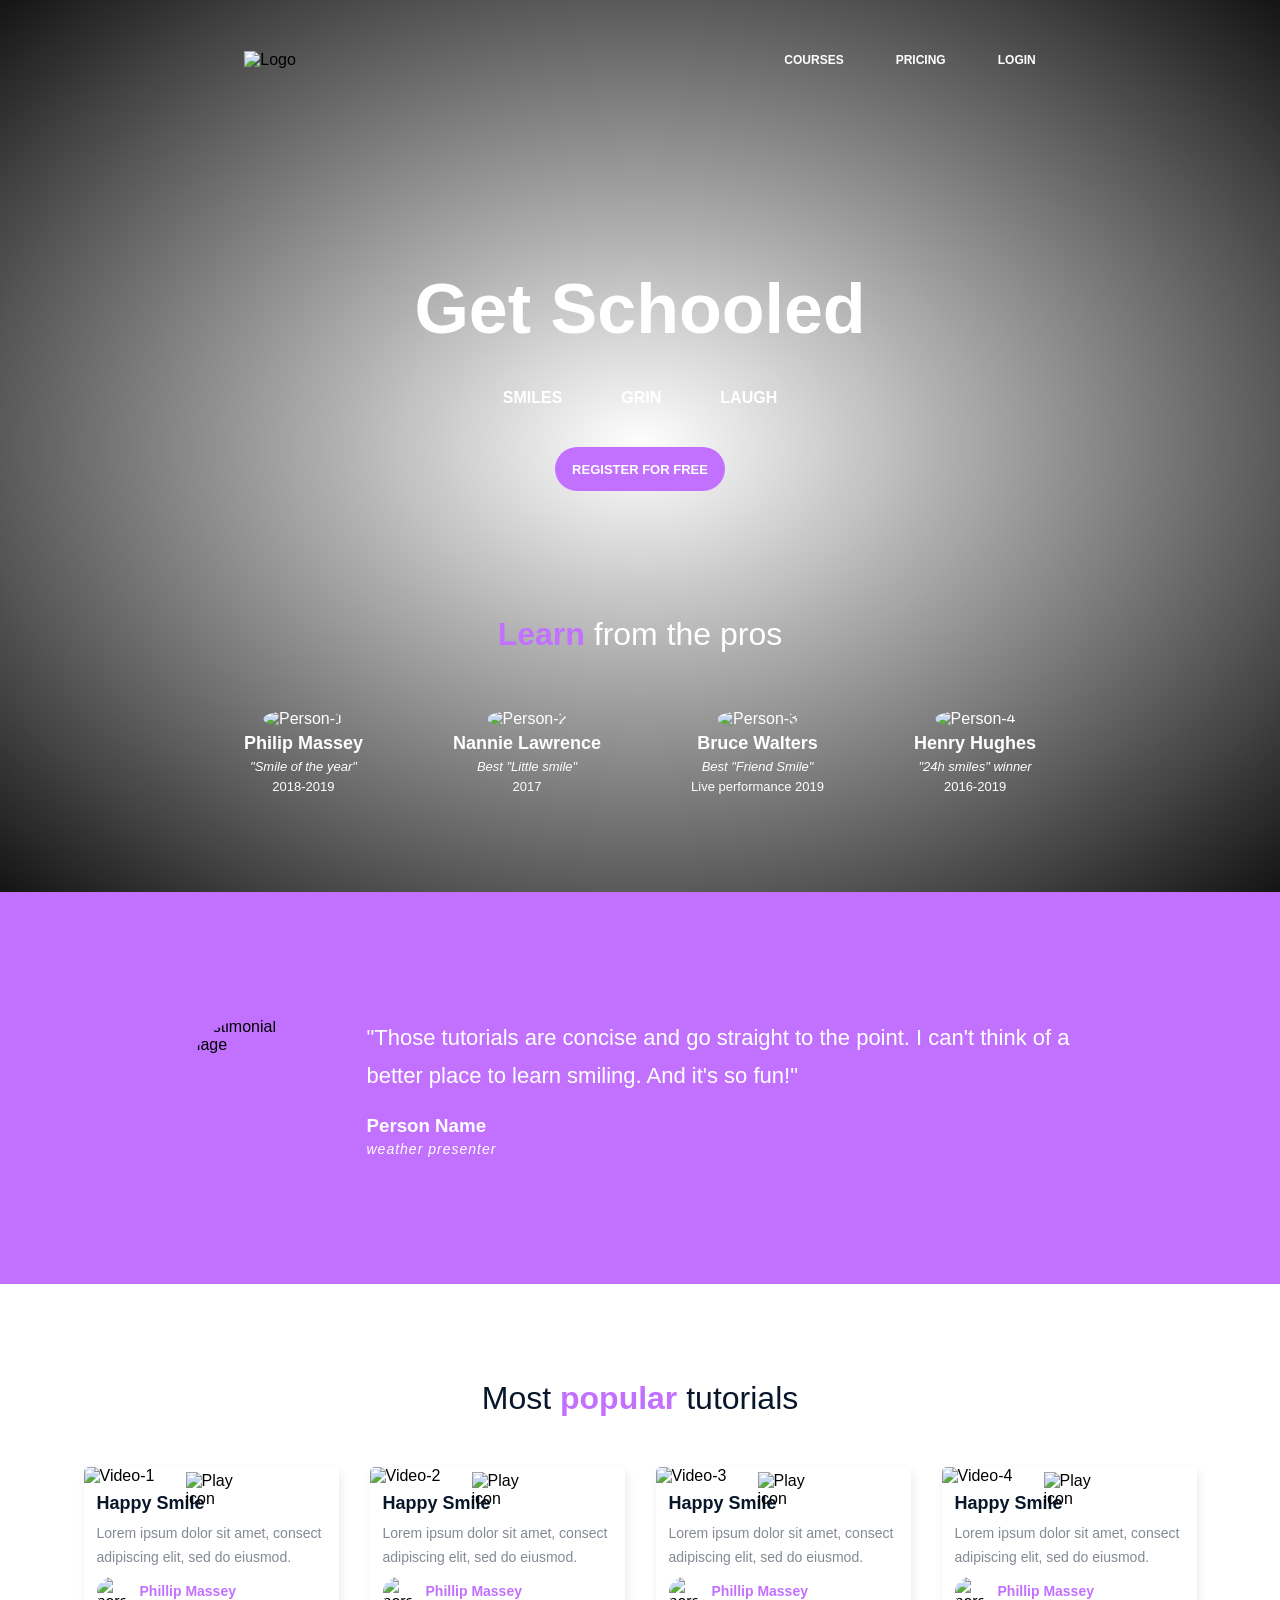
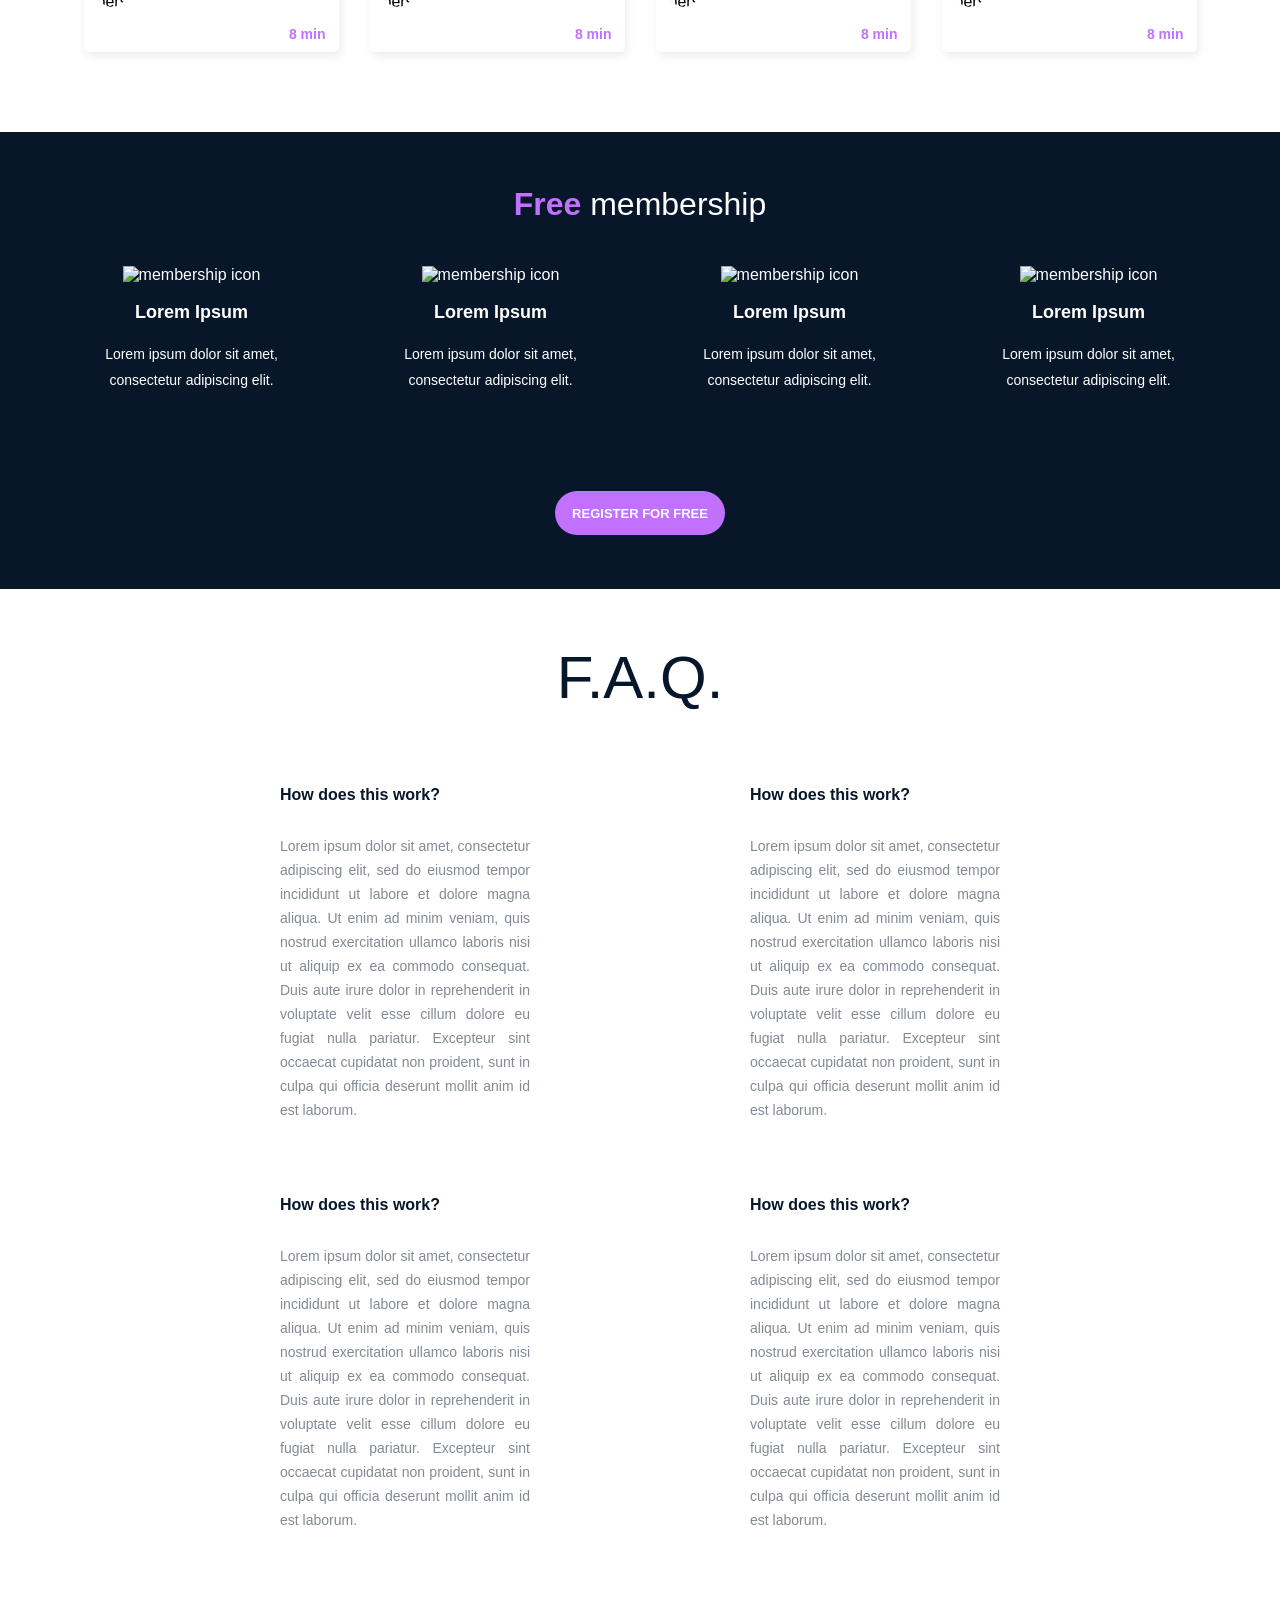
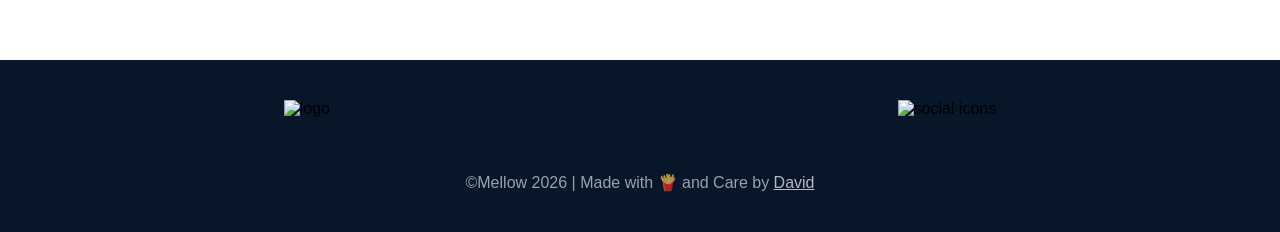
==== commit 917c7d5f: "Fix stylesheet link to use styles.css" ====
--- a/css_advanced/index.html
+++ b/css_advanced/index.html
@@ -6,7 +6,7 @@
     <link rel="stylesheet" href="./style.css">
     <meta name="viewport" content="width=device-width, initial-scale=1.0">
     <title>Smile School</title>
-    <link rel="stylesheet" href="style.css">
+    <link rel="stylesheet" href="styles.css">
     <link rel="icon" href="https://html-homework-assets.vercel.app/smile-white.png">
 </head>
 
@@ -265,6 +265,7 @@
         <span>&copy;Mellow 2026 | Made with <span class="fries">🍟</span> and Care by <a
                 href="https://github.com/ndizeyedavid" target="_blank">David</a> </span>
     </footer>
+    <script src="script.js"></script>
 </body>
 
 </html>
--- a/css_advanced/styles.css
+++ b/css_advanced/styles.css
@@ -0,0 +1,759 @@
+* {
+  padding: 0;
+  margin: 0;
+  box-sizing: border-box;
+}
+body {
+  font-family: sans-serif;
+}
+
+header {
+  display: flex;
+  align-items: center;
+  justify-content: space-around;
+  width: 100%;
+  height: 50px;
+  position: absolute;
+  top: 35px;
+  z-index: 9999;
+}
+
+header #logo-container {
+  display: flex;
+  align-items: center;
+  gap: 20px;
+}
+
+header nav {
+  display: flex;
+  flex-direction: row;
+  align-items: center;
+  gap: 52px;
+}
+
+header nav a {
+  color: #fff;
+  font-size: 12px;
+  font-weight: 700;
+  text-decoration: none;
+  text-transform: uppercase;
+  position: relative;
+}
+
+header nav a::before {
+  content: "";
+  position: absolute;
+  bottom: -3px;
+  left: 0;
+  width: 0%;
+  height: 3px;
+  background-color: #c271ff;
+  transition: width 0.4s ease;
+}
+
+header nav a:hover::before {
+  width: 100%;
+}
+
+main {
+  padding-top: 269px;
+  position: relative;
+  color: #ffff;
+  display: flex;
+  flex-direction: column;
+  align-items: center;
+  justify-content: center;
+  gap: 40px;
+  padding-bottom: 98px;
+  overflow: hidden;
+}
+
+main::before {
+  content: "";
+  position: absolute;
+  top: 0;
+  left: 0;
+  width: 100%;
+  height: 100%;
+  background:
+    radial-gradient(rgba(41, 48, 61, 0), rgba(7, 22, 41, 1)),
+    url("https://html-homework-assets.vercel.app/bg.jpg");
+  background-size: cover;
+  background-repeat: no-repeat;
+  filter: grayscale(100%);
+  z-index: -1;
+}
+
+main h1 {
+  font-size: 70px;
+}
+main #hero-text {
+  display: flex;
+  align-items: center;
+  gap: 59px;
+}
+
+#hero-text span {
+  font-size: 16px;
+  font-weight: 700;
+  cursor: default;
+}
+
+button {
+  width: 170px;
+  height: 44px;
+  border-radius: 22px;
+  background: #c271ff;
+  color: white;
+  border: none;
+  text-align: center;
+  font-size: 13px;
+  font-weight: 600;
+  transition: 0.1s;
+  cursor: pointer;
+}
+
+button:hover {
+  opacity: 0.9;
+}
+
+button:active {
+  transform: scale(1.02);
+}
+main #lower-part {
+  display: flex;
+  align-items: center;
+  justify-content: center;
+  flex-direction: column;
+  margin-top: 85px;
+  gap: 57px;
+}
+
+#lower-part h3 {
+  text-align: center;
+  font-size: 32px;
+  font-weight: 200;
+}
+#lower-part h3 span {
+  color: #c271ff;
+  font-weight: 700;
+}
+main #people {
+  display: flex;
+  align-items: center;
+  gap: 90px;
+}
+#people .person {
+  display: flex;
+  flex-direction: column;
+  align-items: center;
+  justify-content: center;
+  gap: 5px;
+}
+
+#people .person img {
+  border-radius: 100%;
+}
+
+#people .person h5 {
+  color: #fff;
+  text-align: center;
+  font-size: 18px;
+  font-weight: 900;
+}
+
+#people .person i,
+#people .person h6 {
+  color: #fff;
+  text-align: center;
+  font-size: 13px;
+  font-weight: 400;
+}
+
+#testimonial {
+  background: #c271ff;
+  display: flex;
+  flex-direction: row;
+  align-items: center;
+  justify-content: center;
+  width: 100%;
+  height: 392px;
+  gap: 43px;
+}
+
+#testimonial img {
+  width: 140px;
+  height: 140px;
+  border-radius: 50%;
+  object-fit: cover;
+}
+
+#testimonial #quote {
+  display: flex;
+  flex-direction: column;
+  gap: 20px;
+}
+
+#testimonial blockquote {
+  color: #fff;
+  font-size: 22px;
+  font-weight: 400;
+  width: 730px;
+  line-height: 38px;
+}
+
+#testimonial #author {
+  color: white;
+  display: flex;
+  flex-direction: column;
+  gap: 4px;
+}
+#testimonial #author i {
+  font-weight: 100;
+  font-size: 14px;
+  letter-spacing: 1px;
+}
+
+#video-section {
+  display: flex;
+  flex-direction: column;
+  align-items: center;
+  justify-content: center;
+  padding-top: 96px;
+  gap: 50px;
+  padding-bottom: 80px;
+}
+.title {
+  color: #071629;
+  text-align: center;
+  font-size: 32px;
+  font-weight: 300;
+}
+.title span {
+  color: #c271ff;
+  font-weight: 700;
+}
+
+#video-section #videos {
+  display: flex;
+  align-items: center;
+  gap: 31px;
+}
+#videos .single-video {
+  width: 255px;
+  /* height: 335px; */
+  background: white;
+  box-shadow: 2px 4px 10px rgba(0, 0, 0, 0.08);
+  border-radius: 5px;
+  overflow: hidden;
+  display: flex;
+  flex-direction: column;
+  gap: 7.6px;
+  padding-bottom: 10px;
+  transition: 0.3s;
+}
+#videos .single-video:hover {
+  transform: scale(1.03);
+  cursor: pointer;
+}
+.single-video .preview {
+  position: relative;
+}
+.single-video .preview .play-icon {
+  position: absolute;
+  top: 30%;
+  left: 40%;
+  width: 64px;
+  height: 64px;
+  object-fit: cover;
+}
+
+.single-video img {
+  width: 100%;
+  height: 184px;
+  object-fit: cover;
+}
+
+.single-video .contents {
+  display: flex;
+  flex-direction: column;
+  gap: 7.6px;
+  padding: 0 13px;
+}
+
+.single-video h3 {
+  color: #071629;
+  font-size: 18px;
+  font-weight: 700;
+}
+
+.single-video p {
+  color: rgba(7, 22, 41, 0.5);
+  font-size: 14px;
+  font-weight: 400;
+  line-height: 24px;
+}
+
+.single-video .author {
+  display: flex;
+  align-items: center;
+  gap: 13px;
+}
+
+.single-video .author img {
+  width: 30px;
+  height: 30px;
+  object-fit: cover;
+  border-radius: 50%;
+  position: relative;
+}
+
+.single-video .author h4 {
+  color: #c271ff;
+  font-size: 14px;
+  font-weight: 600;
+  line-height: 27px;
+}
+
+.single-video .ratings {
+  display: flex;
+  align-items: center;
+  justify-content: space-between;
+  padding-top: 12px;
+}
+
+.single-video .ratings .stars {
+  background: url("/https://raw.githubusercontent.com/ndizeyedavid/html-homework-assets/main/rating.svg");
+  width: 107px;
+  height: 15px;
+}
+
+.single-video .ratings b {
+  color: #c271ff;
+  text-align: right;
+  font-size: 14px;
+  font-weight: 600;
+}
+
+#membership-section {
+  background: #071629;
+  display: flex;
+  flex-direction: column;
+  align-items: center;
+  justify-content: center;
+  width: 100%;
+  /* height: 392px; */
+  padding: 54px 0;
+  gap: 43px;
+}
+
+#membership-section .title {
+  color: #ffff;
+}
+
+#membership-section #memberships {
+  display: flex;
+  align-items: center;
+  gap: 67px;
+}
+#membership-section .membership-card {
+  color: white;
+  display: flex;
+  flex-direction: column;
+  align-items: center;
+  justify-content: center;
+  gap: 18px;
+}
+.membership-card h3 {
+  text-align: center;
+  font-size: 18px;
+  font-weight: 600;
+}
+
+.membership-card p {
+  text-align: center;
+  font-size: 14px;
+  font-weight: 300;
+  line-height: 26px;
+  width: 232px;
+}
+#membership-section button {
+  margin-top: 55px;
+}
+
+#faq-section {
+  padding: 54px 0;
+}
+#faq-section .title {
+  text-align: center;
+  font-size: 60px;
+  font-weight: 300;
+}
+
+#faqs {
+  display: flex;
+  align-items: center;
+  align-items: center;
+  justify-content: center;
+  flex-direction: column;
+  gap: 74px;
+  padding: 74px 280px;
+}
+
+#faqs .faq-grid {
+  display: flex;
+  gap: 220px;
+}
+
+.faq-grid .single-faq {
+  display: flex;
+  flex-direction: column;
+  gap: 30px;
+}
+
+.single-faq h3 {
+  color: #071629;
+  font-size: 16px;
+  font-weight: 700;
+}
+
+.single-faq p {
+  color: rgba(7, 22, 41, 0.5);
+  font-size: 14px;
+  font-weight: 400;
+  line-height: 24px;
+  text-align: justify;
+}
+
+footer {
+  display: flex;
+  flex-direction: column;
+  gap: 55px;
+  background: #071629;
+  align-items: center;
+  justify-content: center;
+  padding: 40px 0;
+}
+
+footer div {
+  width: 100%;
+  display: flex;
+  align-items: center;
+  justify-content: space-around;
+}
+
+footer span {
+  color: rgba(255, 255, 255, 0.6);
+}
+
+footer a,
+.fries {
+  color: rgba(255, 255, 255, 0.7);
+  transition:
+    color 0.3s,
+    transform 0.5s ease;
+  cursor: pointer;
+  display: inline-block;
+}
+footer a:hover,
+.fries:hover {
+  color: rgba(255, 255, 255, 1);
+}
+.fries.spin {
+  animation: spinFries 0.6s ease;
+}
+@keyframes spinFries {
+  from {
+    transform: rotate(0deg);
+  }
+  to {
+    transform: rotate(360deg);
+  }
+}
+@media (max-width: 1024px) {
+  header {
+    justify-content: space-between;
+    padding: 0 30px;
+    z-index: 9999;
+  }
+
+  main #people {
+    gap: 50px;
+    flex-wrap: wrap;
+    justify-content: center;
+  }
+
+  #testimonial blockquote {
+    width: auto;
+    max-width: 500px;
+  }
+
+  #video-section #videos {
+    flex-wrap: wrap;
+    justify-content: center;
+    gap: 40px;
+  }
+
+  #membership-section #memberships {
+    flex-wrap: wrap;
+    justify-content: center;
+    gap: 50px;
+  }
+
+  #faqs {
+    padding: 74px 60px;
+  }
+
+  #faqs .faq-grid {
+    gap: 100px;
+  }
+}
+
+@media (max-width: 768px) {
+  header {
+    padding: 0 20px;
+  }
+
+  header nav {
+    gap: 28px;
+  }
+
+  main {
+    padding-top: 180px;
+    padding-bottom: 70px;
+    gap: 30px;
+  }
+
+  main h1 {
+    font-size: 50px;
+  }
+
+  main #hero-text {
+    gap: 35px;
+  }
+
+  main #lower-part {
+    margin-top: 50px;
+    gap: 40px;
+  }
+
+  #lower-part h3 {
+    font-size: 26px;
+  }
+
+  main #people {
+    gap: 40px;
+  }
+
+  #testimonial {
+    height: auto;
+    padding: 60px 30px;
+    flex-direction: column;
+    gap: 25px;
+  }
+
+  #testimonial blockquote {
+    font-size: 18px;
+    line-height: 30px;
+    max-width: 100%;
+    text-align: center;
+  }
+
+  #testimonial #author {
+    align-items: center;
+  }
+
+  .title {
+    font-size: 26px;
+  }
+
+  #video-section {
+    padding-top: 70px;
+    padding-bottom: 60px;
+  }
+
+  #videos .single-video {
+    width: 280px;
+  }
+
+  #membership-section {
+    padding: 50px 0;
+  }
+
+  .membership-card p {
+    width: 240px;
+  }
+
+  #faq-section .title {
+    font-size: 42px;
+  }
+
+  #faqs {
+    padding: 50px 40px;
+    gap: 50px;
+  }
+
+  #faqs .faq-grid {
+    gap: 50px;
+    flex-direction: column;
+  }
+
+  footer {
+    gap: 35px;
+    padding: 30px 0;
+  }
+
+  footer div {
+    padding: 0 20px;
+    justify-content: space-between;
+  }
+}
+
+@media (max-width: 480px) {
+  header {
+    top: 20px;
+    padding: 0 15px;
+    flex-direction: column;
+    gap: 15px;
+    height: auto;
+  }
+
+  header nav {
+    gap: 18px;
+  }
+
+  header nav a {
+    font-size: 11px;
+  }
+
+  main {
+    padding-top: 140px;
+    padding-bottom: 50px;
+    gap: 22px;
+  }
+
+  main h1 {
+    font-size: 38px;
+    text-align: center;
+  }
+
+  main #hero-text {
+    gap: 20px;
+  }
+
+  #hero-text span {
+    font-size: 14px;
+  }
+
+  main #lower-part {
+    margin-top: 30px;
+    gap: 30px;
+  }
+
+  #lower-part h3 {
+    font-size: 22px;
+    padding: 0 10px;
+  }
+
+  main #people {
+    gap: 30px;
+  }
+
+  #people .person img {
+    width: 110px;
+    height: 110px;
+    object-fit: cover;
+  }
+
+  #testimonial {
+    padding: 40px 20px;
+    gap: 20px;
+  }
+
+  #testimonial img {
+    width: 110px;
+    height: 110px;
+  }
+
+  #testimonial blockquote {
+    font-size: 16px;
+    line-height: 26px;
+  }
+
+  #testimonial #author h3 {
+    font-size: 18px;
+  }
+
+  #testimonial #author i {
+    font-size: 13px;
+  }
+
+  .title {
+    font-size: 22px;
+    padding: 0 15px;
+  }
+
+  #video-section {
+    padding-top: 50px;
+    padding-bottom: 50px;
+    gap: 35px;
+  }
+
+  #videos .single-video {
+    width: 100%;
+    max-width: 320px;
+  }
+
+  #video-section #videos {
+    gap: 30px;
+  }
+
+  #membership-section {
+    padding: 40px 0;
+    gap: 35px;
+  }
+
+  #membership-section #memberships {
+    gap: 40px;
+  }
+
+  .membership-card p {
+    width: 260px;
+  }
+
+  #membership-section button {
+    margin-top: 20px;
+  }
+
+  #faq-section .title {
+    font-size: 30px;
+  }
+
+  #faqs {
+    padding: 40px 20px;
+    gap: 40px;
+  }
+
+  .single-faq h3 {
+    font-size: 15px;
+  }
+
+  .single-faq p {
+    font-size: 13px;
+    line-height: 22px;
+  }
+
+  footer div {
+    flex-direction: column;
+    gap: 25px;
+  }
+
+  footer {
+    gap: 30px;
+    padding: 35px 0;
+  }
+
+  footer span {
+    font-size: 12px;
+  }
+}
